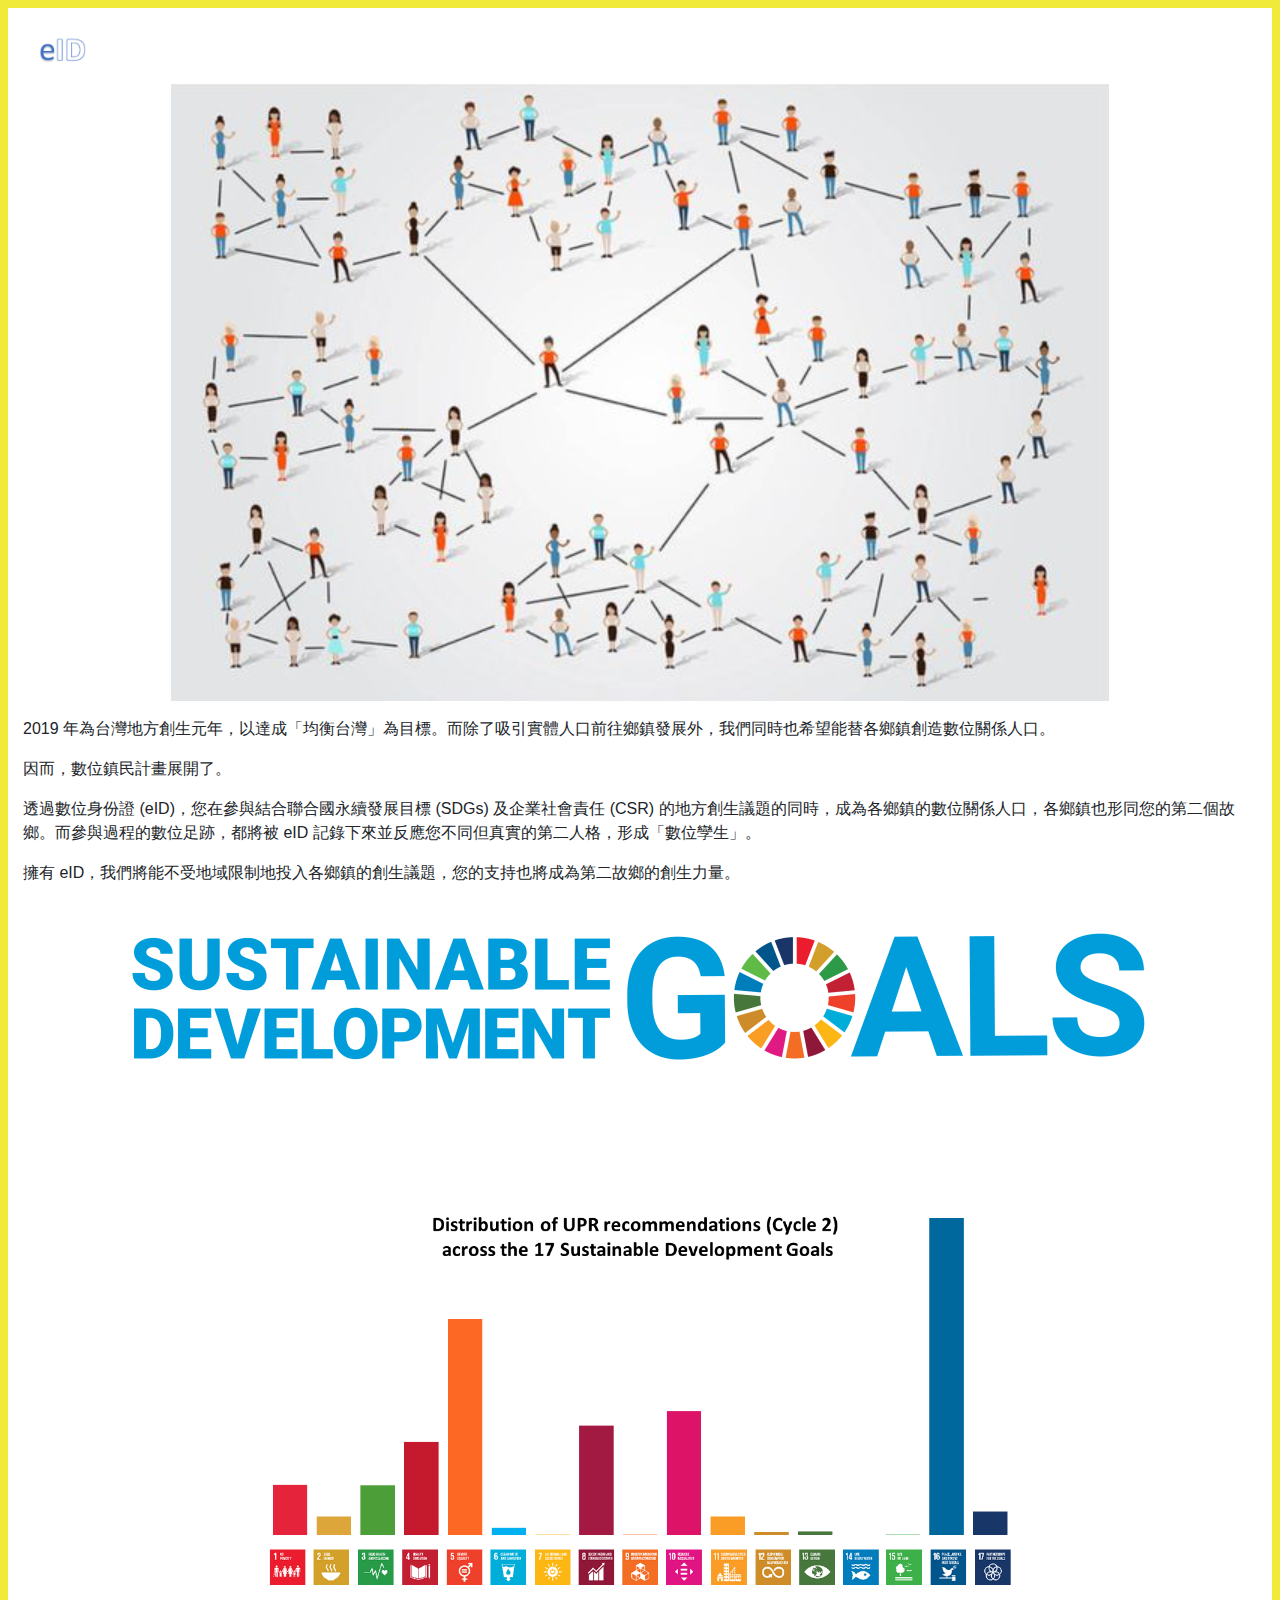
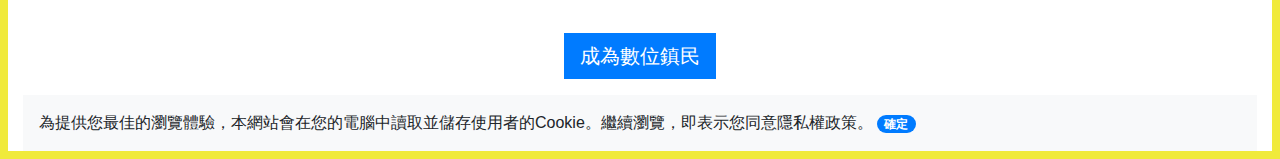
==== index.html @ 06893d2d "initial commit" ====
<!DOCTYPE html>
<html>
  <head>
    <meta charset="UTF-8">
    <meta http-equiv="X-UA-Compatible" content="IE=edge">
    <meta name="viewport" content="width=device-width, initial-scale=1.0">
    <link rel="stylesheet" href="https://stackpath.bootstrapcdn.com/bootstrap/4.3.1/css/bootstrap.min.css" 
      integrity="sha384-ggOyR0iXCbMQv3Xipma34MD+dH/1fQ784/j6cY/iJTQUOhcWr7x9JvoRxT2MZw1T" crossorigin="anonymous">
    <script src="https://code.jquery.com/jquery-3.3.1.slim.min.js" 
      integrity="sha384-q8i/X+965DzO0rT7abK41JStQIAqVgRVzpbzo5smXKp4YfRvH+8abtTE1Pi6jizo" crossorigin="anonymous"></script>
    <script src="https://cdnjs.cloudflare.com/ajax/libs/popper.js/1.14.7/umd/popper.min.js" 
      integrity="sha384-UO2eT0CpHqdSJQ6hJty5KVphtPhzWj9WO1clHTMGa3JDZwrnQq4sF86dIHNDz0W1" crossorigin="anonymous"></script>
    <script src="https://stackpath.bootstrapcdn.com/bootstrap/4.3.1/js/bootstrap.min.js" 
      integrity="sha384-JjSmVgyd0p3pXB1rRibZUAYoIIy6OrQ6VrjIEaFf/nJGzIxFDsf4x0xIM+B07jRM" crossorigin="anonymous"></script>
    <link href="/static/css/style.css" rel="stylesheet" type="text/css">
    <script>
      function dis_ann_cookie() {
        document.getElementById("ann_cookie").style.visibility = "hidden";
      }
    </script>      
  </head>

  <body>
    <div class="container-fluid border border-warning border-width-lg">
      <div class="row">
        <div class="col">
          <nav class="navbar navbar-light bg-white">
            <a class="navbar-brand" href="/index.html">
              <img class="mt-3 logo-md" src="/static/imgs/eID-logo.png">
            </a>
          </nav>
          <div class="mt-2 text-center">
            <img src="/static/imgs/six-degree.png" class="img-fluid">
          </div>
          <div class="mt-3">
            <p>
              2019 年為台灣地方創生元年，以達成「均衡台灣」為目標。而除了吸引實體人口前往鄉鎮發展外，我們同時也希望能替各鄉鎮創造數位關係人口。
            </p>
            <p>
              因而，數位鎮民計畫展開了。
            </p>
            <p>
              透過數位身份證 (eID)，您在參與結合聯合國永續發展目標 (SDGs) 及企業社會責任 (CSR) 的地方創生議題的同時，成為各鄉鎮的數位關係人口，各鄉鎮也形同您的第二個故鄉。而參與過程的數位足跡，都將被 eID 記錄下來並反應您不同但真實的第二人格，形成「數位孿生」。
            </p>
            <p>
              擁有 eID，我們將能不受地域限制地投入各鄉鎮的創生議題，您的支持也將成為第二故鄉的創生力量。
            </p>
          </div>
          <div class="mt-3 text-center">
            <img src="/static/imgs/E_SDG_logo.png" class="img-fluid">
            <img src="/static/imgs/UPR-info.png" class="img-fluid">
          </div>
          <div class="d-flex mt-5 mb-3 justify-content-center">
            <a class="btn-lg btn-primary rounded-0" href="/accounts/signin.html" role="button">
              成為數位鎮民
            </a>
          </div>
        </div>
      </div>
      
      <div class="bg-light p-3">
      <p id="ann_cookie" class="mb-0">
        為提供您最佳的瀏覽體驗，本網站會在您的電腦中讀取並儲存使用者的Cookie。繼續瀏覽，即表示您同意隱私權政策。
        <a href="javascript:dis_ann_cookie();" class="badge badge-pill badge-primary">確定</a>
      </p>
      </div>

    </div>
  </body>
</html>
---- static/css/style.css ----
html { 
  height:100%; 
}

body {
  height:100%;
  margin: 0px;
  padding: 0px;
  font-family: "微軟正黑體", "Microsoft JhengHei", arial, sans-serif;
}

.border-width-lg{
border-width: 8px !important;
}

.card-bg-eid{
background-color: white;
}

.card-shadow{
box-shadow: 15px 15px 10px rgba(0, 0, 0, 0.16);
}

.logo-sm {
width: 20%;
}

.logo-md {
width: 46.5px;
}

.bg-cover {
background-size: cover;
background-position: center center;
}

.bg-contain {
background-size: contain;
background-position: center center;
}

.icon-sm {
  width: 5%;
}

.border-warning {
  border-color: #f0ea3b !important;
}
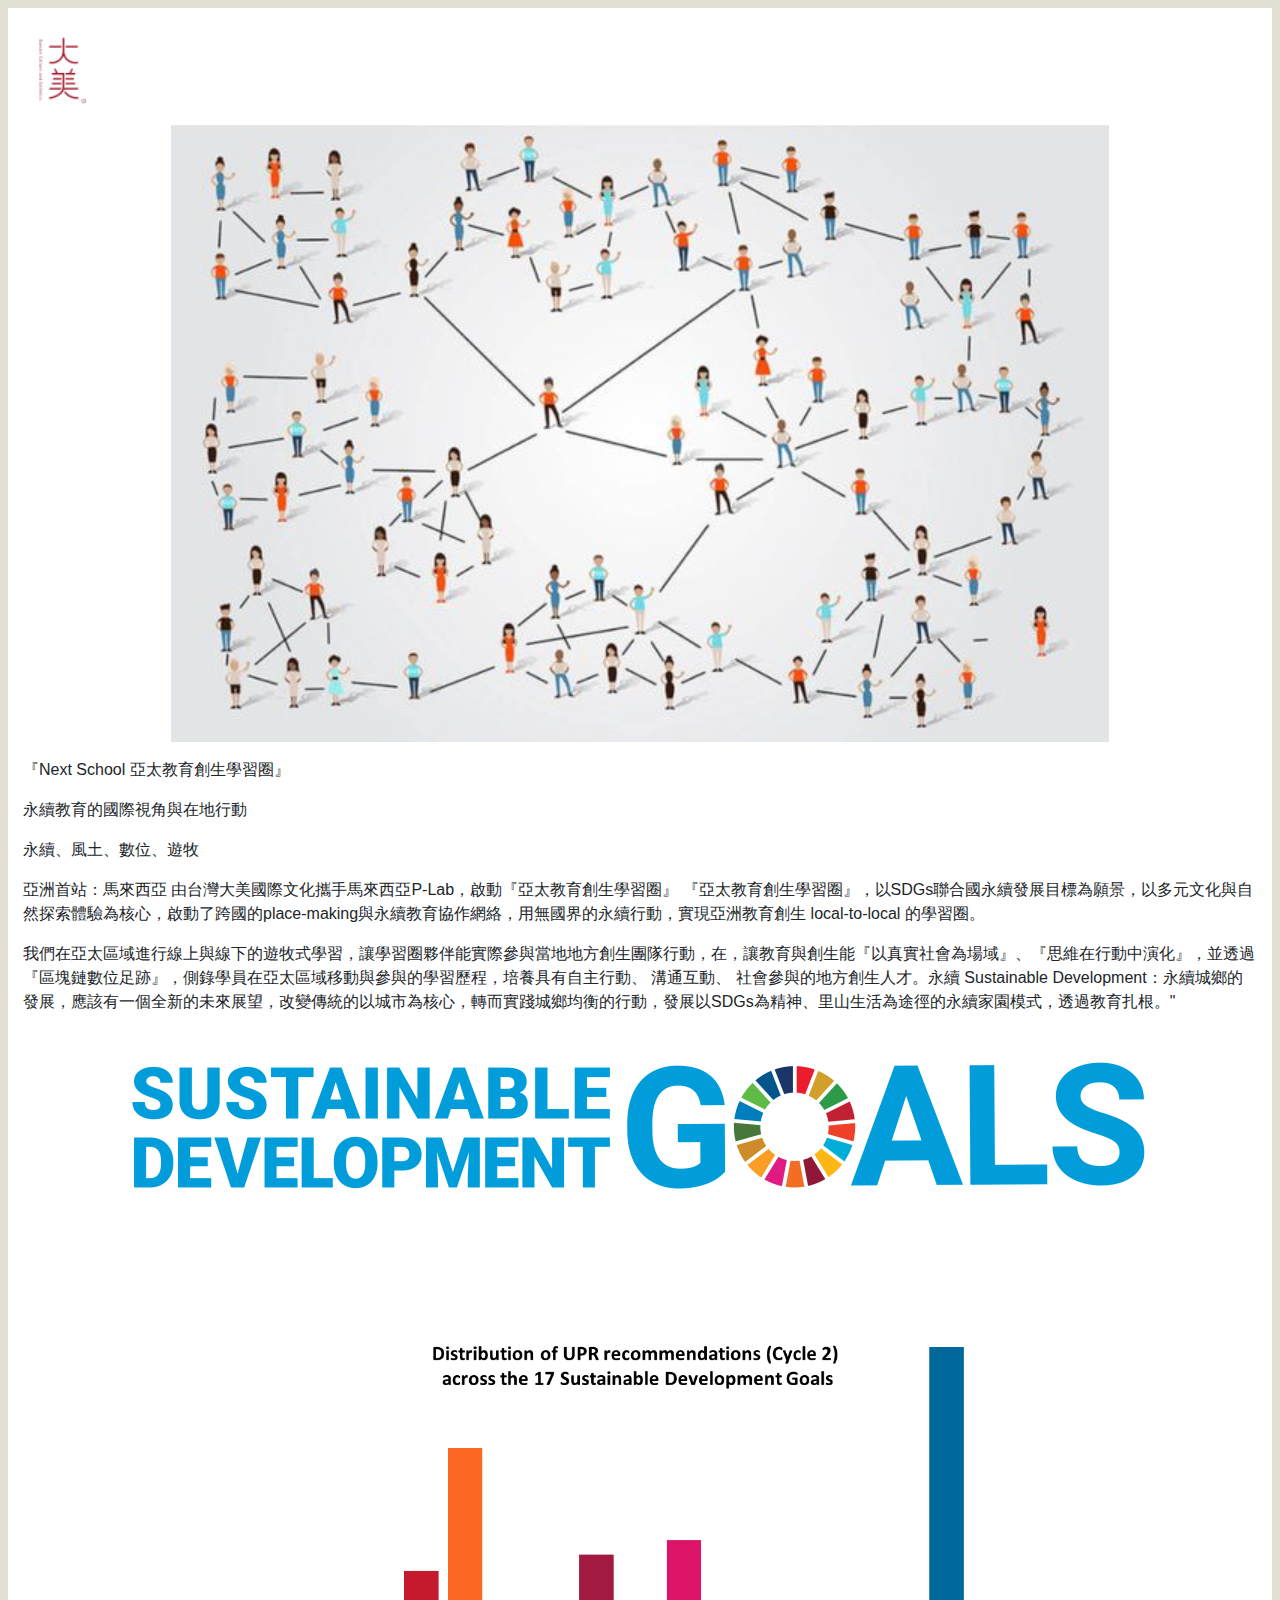
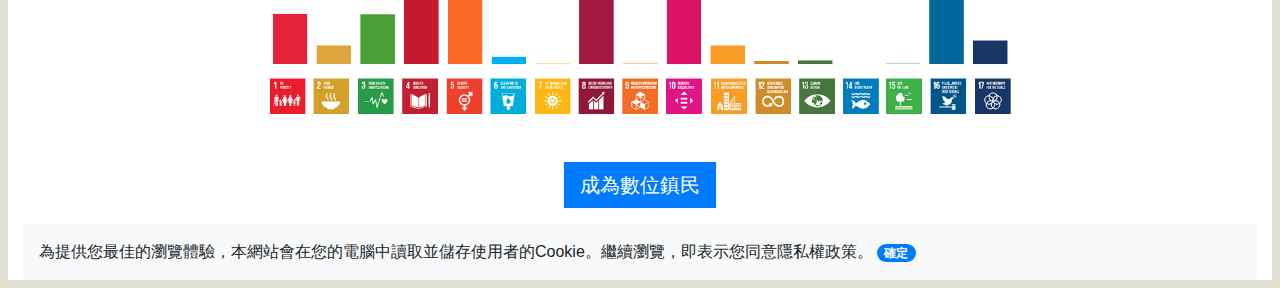
==== commit 820aa249: "大美 eID" ====
--- a/index.html
+++ b/index.html
@@ -34,16 +34,21 @@
           </div>
           <div class="mt-3">
             <p>
-              2019 年為台灣地方創生元年，以達成「均衡台灣」為目標。而除了吸引實體人口前往鄉鎮發展外，我們同時也希望能替各鄉鎮創造數位關係人口。
+              『Next School 亞太教育創生學習圈』
             </p>
             <p>
-              因而，數位鎮民計畫展開了。
+              永續教育的國際視角與在地行動
             </p>
             <p>
-              透過數位身份證 (eID)，您在參與結合聯合國永續發展目標 (SDGs) 及企業社會責任 (CSR) 的地方創生議題的同時，成為各鄉鎮的數位關係人口，各鄉鎮也形同您的第二個故鄉。而參與過程的數位足跡，都將被 eID 記錄下來並反應您不同但真實的第二人格，形成「數位孿生」。
+              永續、風土、數位、遊牧
             </p>
             <p>
-              擁有 eID，我們將能不受地域限制地投入各鄉鎮的創生議題，您的支持也將成為第二故鄉的創生力量。
+              亞洲首站：馬來西亞  由台灣大美國際文化攜手馬來西亞P-Lab，啟動『亞太教育創生學習圈』
+
+『亞太教育創生學習圈』，以SDGs聯合國永續發展目標為願景，以多元文化與自然探索體驗為核心，啟動了跨國的place-making與永續教育協作網絡，用無國界的永續行動，實現亞洲教育創生 local-to-local 的學習圈。
+            </p>
+            <p>
+              我們在亞太區域進行線上與線下的遊牧式學習，讓學習圈夥伴能實際參與當地地方創生團隊行動，在，讓教育與創生能『以真實社會為場域』、『思維在行動中演化』，並透過『區塊鏈數位足跡』，側錄學員在亞太區域移動與參與的學習歷程，培養具有自主行動、 溝通互動、 社會參與的地方創生人才。永續 Sustainable Development：永續城鄉的發展，應該有一個全新的未來展望，改變傳統的以城市為核心，轉而實踐城鄉均衡的行動，發展以SDGs為精神、里山生活為途徑的永續家園模式，透過教育扎根。"
             </p>
           </div>
           <div class="mt-3 text-center">
--- a/static/css/style.css
+++ b/static/css/style.css
@@ -44,5 +44,5 @@
 }
 
 .border-warning {
-  border-color: #f0ea3b !important;
-}
+  border-color: #E2E0D3 !important;
+}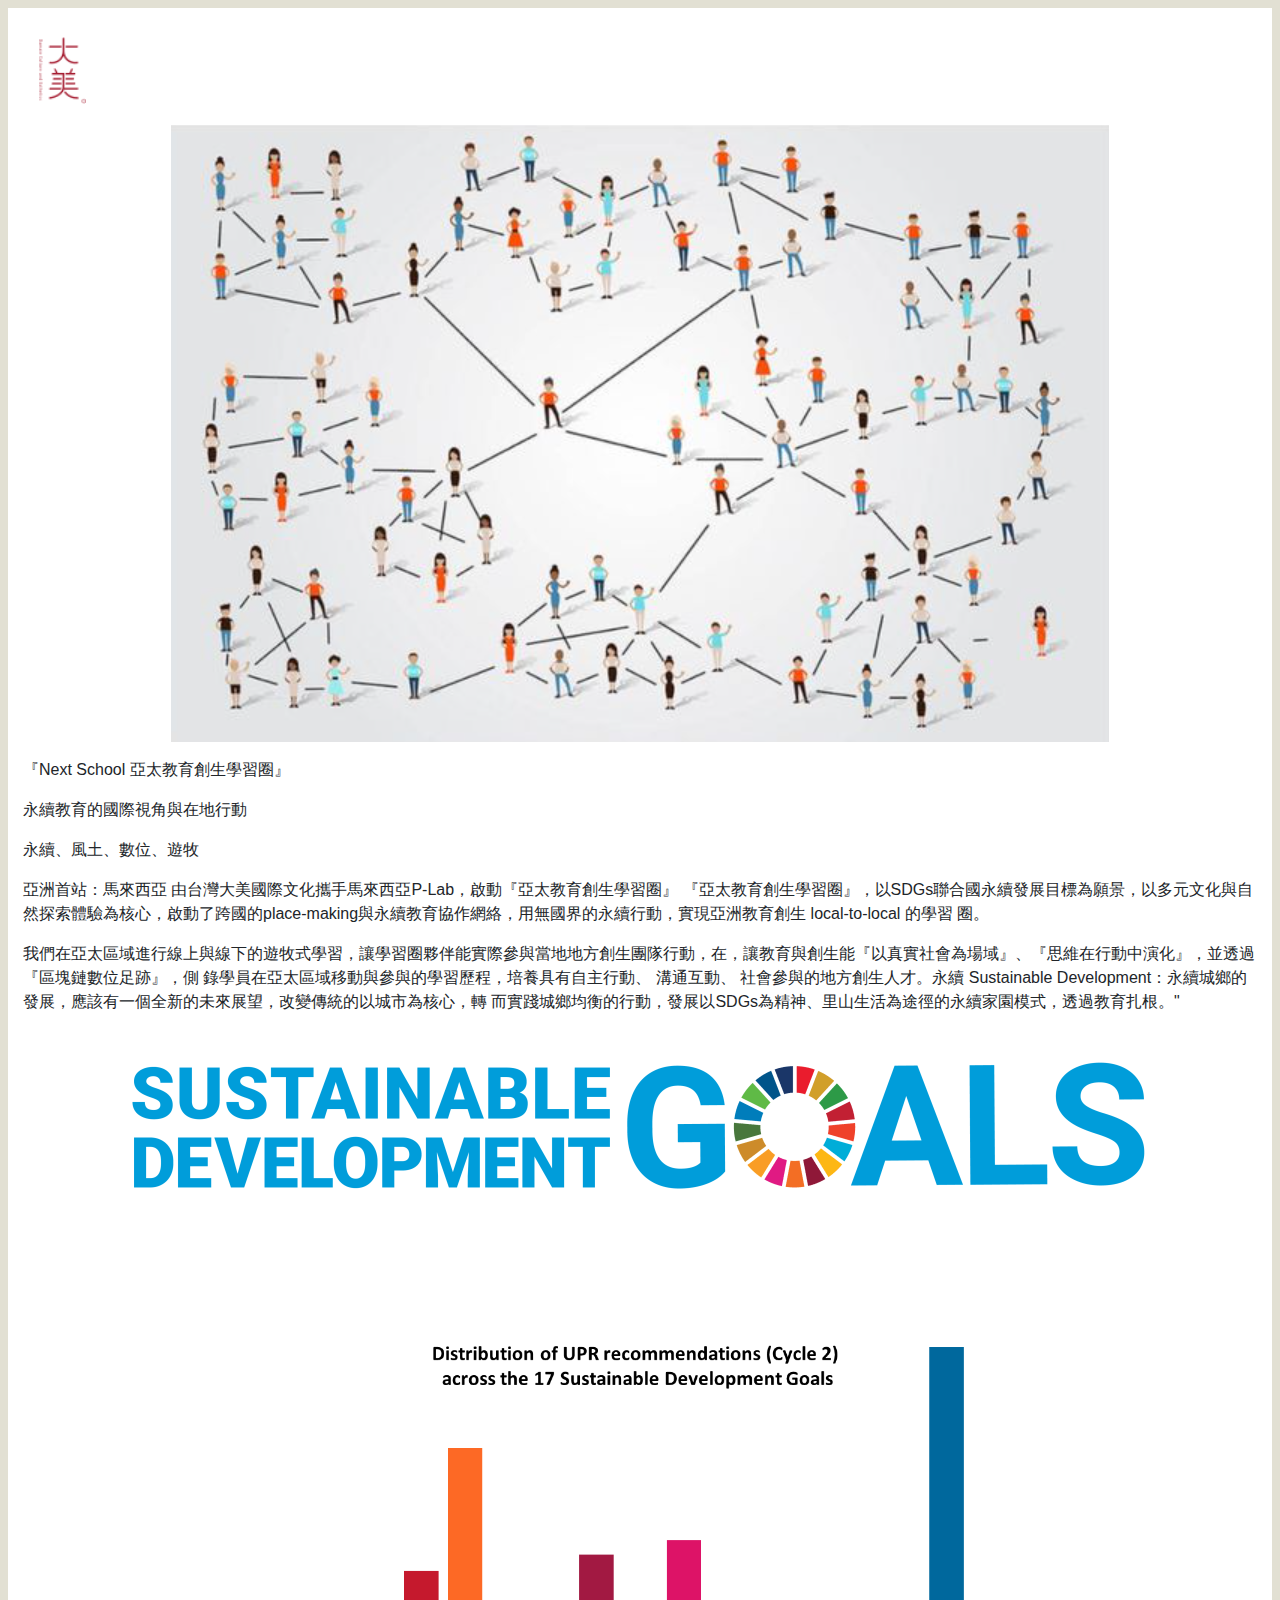
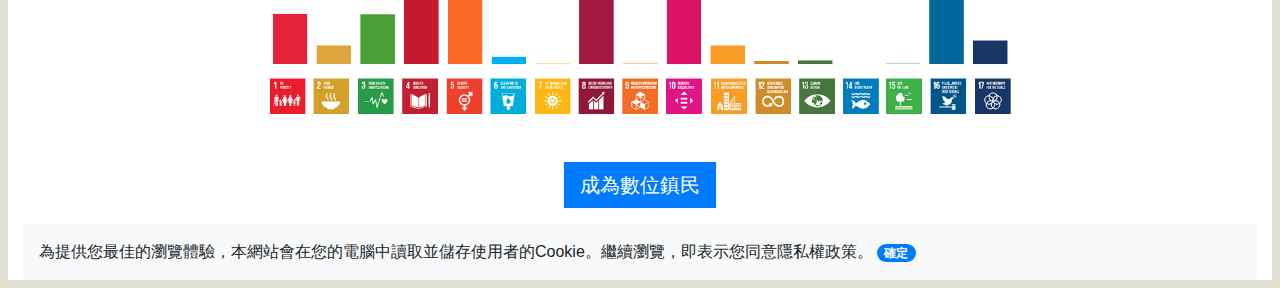
==== commit 34489f3c: "Refactor: revise eID page" ====
--- a/index.html
+++ b/index.html
@@ -1,23 +1,36 @@
 <!DOCTYPE html>
 <html>
   <head>
-    <meta charset="UTF-8">
-    <meta http-equiv="X-UA-Compatible" content="IE=edge">
-    <meta name="viewport" content="width=device-width, initial-scale=1.0">
-    <link rel="stylesheet" href="https://stackpath.bootstrapcdn.com/bootstrap/4.3.1/css/bootstrap.min.css" 
-      integrity="sha384-ggOyR0iXCbMQv3Xipma34MD+dH/1fQ784/j6cY/iJTQUOhcWr7x9JvoRxT2MZw1T" crossorigin="anonymous">
-    <script src="https://code.jquery.com/jquery-3.3.1.slim.min.js" 
-      integrity="sha384-q8i/X+965DzO0rT7abK41JStQIAqVgRVzpbzo5smXKp4YfRvH+8abtTE1Pi6jizo" crossorigin="anonymous"></script>
-    <script src="https://cdnjs.cloudflare.com/ajax/libs/popper.js/1.14.7/umd/popper.min.js" 
-      integrity="sha384-UO2eT0CpHqdSJQ6hJty5KVphtPhzWj9WO1clHTMGa3JDZwrnQq4sF86dIHNDz0W1" crossorigin="anonymous"></script>
-    <script src="https://stackpath.bootstrapcdn.com/bootstrap/4.3.1/js/bootstrap.min.js" 
-      integrity="sha384-JjSmVgyd0p3pXB1rRibZUAYoIIy6OrQ6VrjIEaFf/nJGzIxFDsf4x0xIM+B07jRM" crossorigin="anonymous"></script>
-    <link href="/static/css/style.css" rel="stylesheet" type="text/css">
+    <meta charset="UTF-8" />
+    <meta http-equiv="X-UA-Compatible" content="IE=edge" />
+    <meta name="viewport" content="width=device-width, initial-scale=1.0" />
+    <link
+      rel="stylesheet"
+      href="https://stackpath.bootstrapcdn.com/bootstrap/4.3.1/css/bootstrap.min.css"
+      integrity="sha384-ggOyR0iXCbMQv3Xipma34MD+dH/1fQ784/j6cY/iJTQUOhcWr7x9JvoRxT2MZw1T"
+      crossorigin="anonymous"
+    />
+    <script
+      src="https://code.jquery.com/jquery-3.3.1.slim.min.js"
+      integrity="sha384-q8i/X+965DzO0rT7abK41JStQIAqVgRVzpbzo5smXKp4YfRvH+8abtTE1Pi6jizo"
+      crossorigin="anonymous"
+    ></script>
+    <script
+      src="https://cdnjs.cloudflare.com/ajax/libs/popper.js/1.14.7/umd/popper.min.js"
+      integrity="sha384-UO2eT0CpHqdSJQ6hJty5KVphtPhzWj9WO1clHTMGa3JDZwrnQq4sF86dIHNDz0W1"
+      crossorigin="anonymous"
+    ></script>
+    <script
+      src="https://stackpath.bootstrapcdn.com/bootstrap/4.3.1/js/bootstrap.min.js"
+      integrity="sha384-JjSmVgyd0p3pXB1rRibZUAYoIIy6OrQ6VrjIEaFf/nJGzIxFDsf4x0xIM+B07jRM"
+      crossorigin="anonymous"
+    ></script>
+    <link href="/static/css/style.css" rel="stylesheet" type="text/css" />
     <script>
       function dis_ann_cookie() {
         document.getElementById("ann_cookie").style.visibility = "hidden";
       }
-    </script>      
+    </script>
   </head>
 
   <body>
@@ -26,50 +39,56 @@
         <div class="col">
           <nav class="navbar navbar-light bg-white">
             <a class="navbar-brand" href="/index.html">
-              <img class="mt-3 logo-md" src="/static/imgs/eID-logo.png">
+              <img class="mt-3 logo-md" src="/static/imgs/eID-logo.png" />
             </a>
           </nav>
           <div class="mt-2 text-center">
-            <img src="/static/imgs/six-degree.png" class="img-fluid">
+            <img src="/static/imgs/six-degree.png" class="img-fluid" />
           </div>
           <div class="mt-3">
             <p>
               『Next School 亞太教育創生學習圈』
             </p>
-            <p>
-              永續教育的國際視角與在地行動
-            </p>
+            <p>永續教育的國際視角與在地行動</p>
             <p>
               永續、風土、數位、遊牧
             </p>
             <p>
               亞洲首站：馬來西亞  由台灣大美國際文化攜手馬來西亞P-Lab，啟動『亞太教育創生學習圈』
-
-『亞太教育創生學習圈』，以SDGs聯合國永續發展目標為願景，以多元文化與自然探索體驗為核心，啟動了跨國的place-making與永續教育協作網絡，用無國界的永續行動，實現亞洲教育創生 local-to-local 的學習圈。
+『亞太教育創生學習圈』，以SDGs聯合國永續發展目標為願景，以多元文化與自然探索體驗為核心，啟動了跨國的place-making與永續教育協作網絡，用無國界的永續行動，實現亞洲教育創生 local-to-local 的學習
+圈。
             </p>
-            <p>
-              我們在亞太區域進行線上與線下的遊牧式學習，讓學習圈夥伴能實際參與當地地方創生團隊行動，在，讓教育與創生能『以真實社會為場域』、『思維在行動中演化』，並透過『區塊鏈數位足跡』，側錄學員在亞太區域移動與參與的學習歷程，培養具有自主行動、 溝通互動、 社會參與的地方創生人才。永續 Sustainable Development：永續城鄉的發展，應該有一個全新的未來展望，改變傳統的以城市為核心，轉而實踐城鄉均衡的行動，發展以SDGs為精神、里山生活為途徑的永續家園模式，透過教育扎根。"
-            </p>
+            <p>我們在亞太區域進行線上與線下的遊牧式學習，讓學習圈夥伴能實際參與當地地方創生團隊行動，在，讓教育與創生能『以真實社會為場域』、『思維在行動中演化』，並透過『區塊鏈數位足跡』，側
+              錄學員在亞太區域移動與參與的學習歷程，培養具有自主行動、 溝通互動、 社會參與的地方創生人才。永續 Sustainable Development：永續城鄉的發展，應該有一個全新的未來展望，改變傳統的以城市為核心，轉
+              而實踐城鄉均衡的行動，發展以SDGs為精神、里山生活為途徑的永續家園模式，透過教育扎根。"
+              </p>
           </div>
           <div class="mt-3 text-center">
-            <img src="/static/imgs/E_SDG_logo.png" class="img-fluid">
-            <img src="/static/imgs/UPR-info.png" class="img-fluid">
+            <img src="/static/imgs/E_SDG_logo.png" class="img-fluid" />
+            <img src="/static/imgs/UPR-info.png" class="img-fluid" />
           </div>
           <div class="d-flex mt-5 mb-3 justify-content-center">
-            <a class="btn-lg btn-primary rounded-0" href="/accounts/signin.html" role="button">
+            <a
+              class="btn-lg btn-primary rounded-0"
+              href="/accounts/signin.html"
+              role="button"
+            >
               成為數位鎮民
             </a>
           </div>
         </div>
       </div>
-      
+
       <div class="bg-light p-3">
-      <p id="ann_cookie" class="mb-0">
-        為提供您最佳的瀏覽體驗，本網站會在您的電腦中讀取並儲存使用者的Cookie。繼續瀏覽，即表示您同意隱私權政策。
-        <a href="javascript:dis_ann_cookie();" class="badge badge-pill badge-primary">確定</a>
-      </p>
+        <p id="ann_cookie" class="mb-0">
+          為提供您最佳的瀏覽體驗，本網站會在您的電腦中讀取並儲存使用者的Cookie。繼續瀏覽，即表示您同意隱私權政策。
+          <a
+            href="javascript:dis_ann_cookie();"
+            class="badge badge-pill badge-primary"
+            >確定</a
+          >
+        </p>
       </div>
-
     </div>
   </body>
-</html>+</html>
